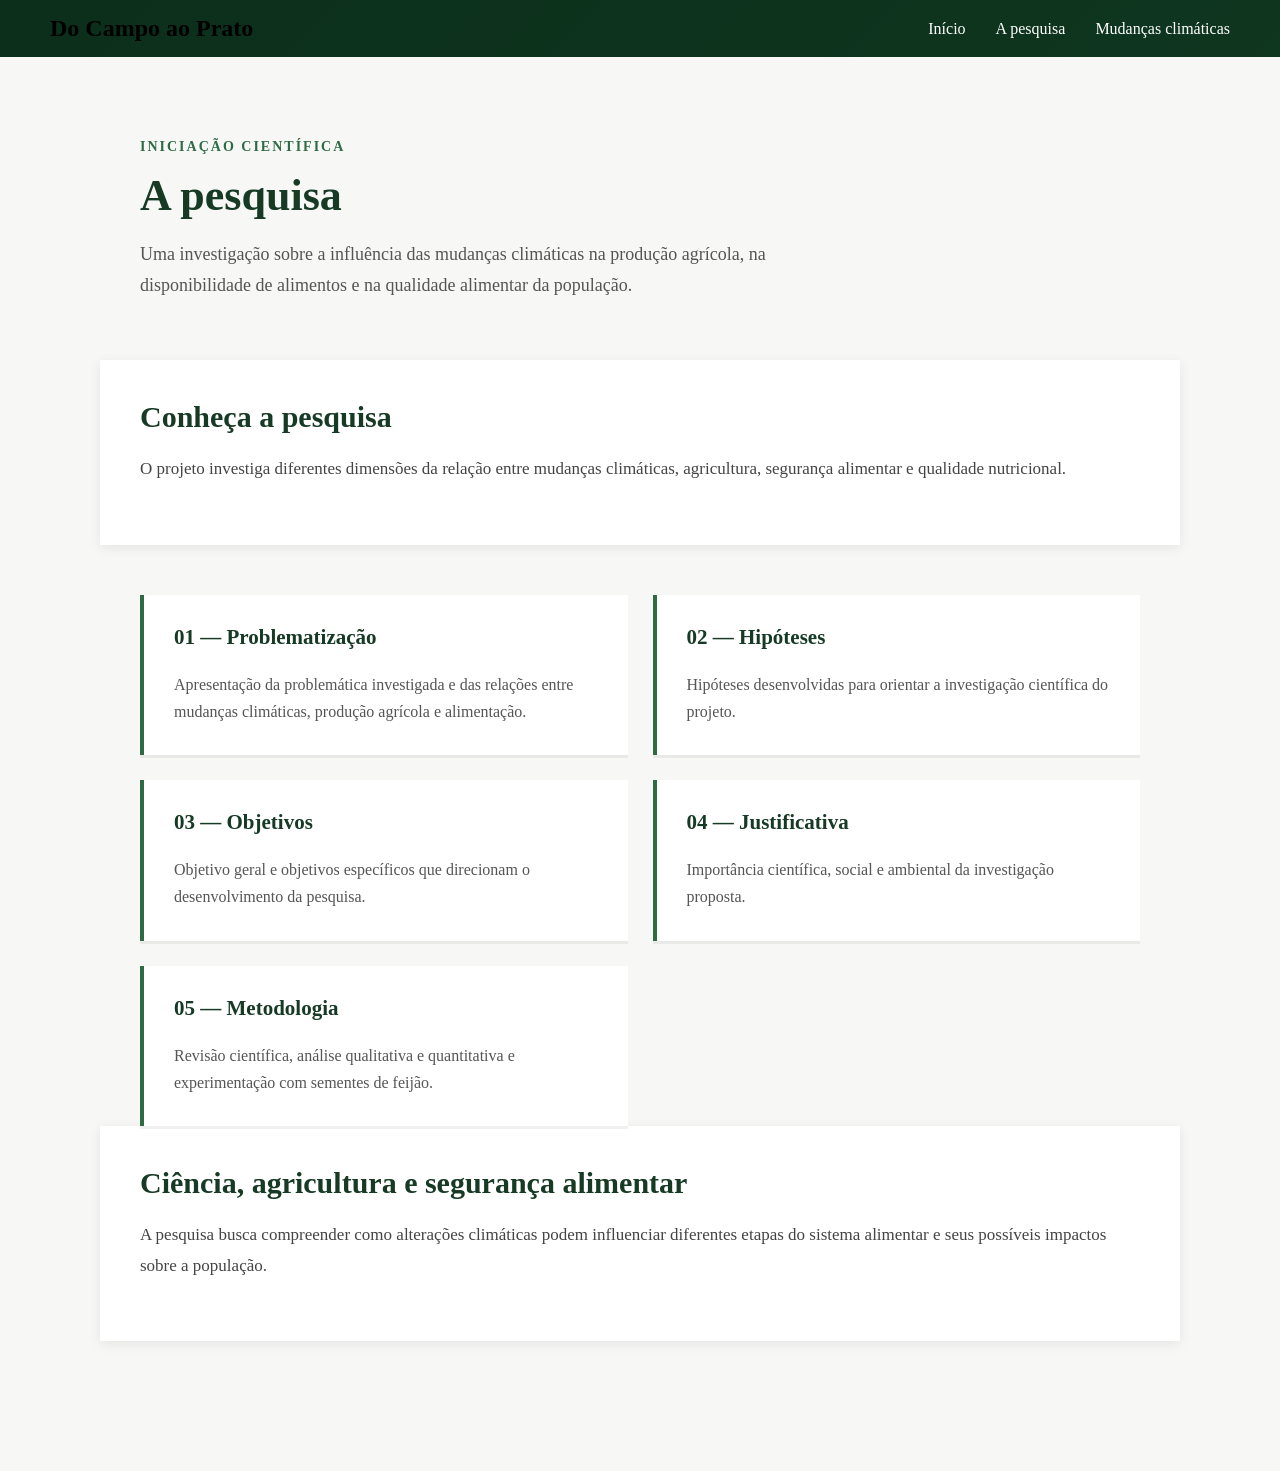
==== pesquisa.html @ 1629740a "Add files via upload" ====
<!DOCTYPE html>
<html lang="pt-BR">

<head>
    <meta charset="UTF-8">
    <title>A Pesquisa | Do Campo ao Prato</title>
    <link rel="stylesheet" href="style.css">
</head>

<body>

<header>
    <h2>Do Campo ao Prato</h2>

    <nav>
        <a href="index.html">Início</a>
        <a href="pesquisa.html">A pesquisa</a>
        <a href="clima.html">Mudanças climáticas</a>
    </nav>
</header>


<section class="pesquisa-pagina">

    <div class="pesquisa-cabecalho">

        <span>INICIAÇÃO CIENTÍFICA</span>

        <h1>A pesquisa</h1>

        <p>
            Uma investigação sobre a influência das mudanças
            climáticas na produção agrícola, na disponibilidade
            de alimentos e na qualidade alimentar da população.
        </p>

    </div>


    <div class="pesquisa-bloco">

        <h2>Conheça a pesquisa</h2>

        <p>
            O projeto investiga diferentes dimensões da relação
            entre mudanças climáticas, agricultura, segurança
            alimentar e qualidade nutricional.
        </p>

    </div>


    <div class="pesquisa-lista">

        <div class="pesquisa-item">

            <h3>01 — Problematização</h3>

            <p>
                Apresentação da problemática investigada e das
                relações entre mudanças climáticas, produção
                agrícola e alimentação.
            </p>

        </div>


        <div class="pesquisa-item">

            <h3>02 — Hipóteses</h3>

            <p>
                Hipóteses desenvolvidas para orientar a
                investigação científica do projeto.
            </p>

        </div>


        <div class="pesquisa-item">

            <h3>03 — Objetivos</h3>

            <p>
                Objetivo geral e objetivos específicos que
                direcionam o desenvolvimento da pesquisa.
            </p>

        </div>


        <div class="pesquisa-item">

            <h3>04 — Justificativa</h3>

            <p>
                Importância científica, social e ambiental
                da investigação proposta.
            </p>

        </div>


        <div class="pesquisa-item">

            <h3>05 — Metodologia</h3>

            <p>
                Revisão científica, análise qualitativa e
                quantitativa e experimentação com sementes
                de feijão.
            </p>

        </div>

    </div>


    <div class="pesquisa-bloco">

        <h2>Ciência, agricultura e segurança alimentar</h2>

        <p>
            A pesquisa busca compreender como alterações
            climáticas podem influenciar diferentes etapas
            do sistema alimentar e seus possíveis impactos
            sobre a população.
        </p>

    </div>

</section>

</body>
</html>
---- style.css ----
body {
    margin: 0;
    min-height: 100vh;
    background: linear-gradient(135deg,#163a24, #2e6b45, #87a96b);
}
h1{
    text-align: center;
    color: white;
}
header{
    display: flex;
    justify-content: space-between;
    align-items: center;
    padding: 15px 50px;

    background: rgba(10, 45, 25, 0.85);
     box-shadow: 0 4px 15px rgba(0, 0, 0, 0.2);
}
header h2{
    margin: 0;
    font-size: 24px;
    font-weight: bold;
}
nav{
    display: flex;
    gap: 30px;
}
nav a{
    color:white;
    text-decoration: none;
    font-size: 16px;
}
.hero{
    min-height: 70vh;
    display: flex;
     align-items: center;
     justify-content: space-between;
     padding: 0 50px;
     gap: 50px;
}
.hero-text{
    max-width: 700px;
}
.hero h1{
    text-align: left;
    font-size: 52px;
    margin-bottom: 20px;
}
.hero p{
    color: white;
    font-size: 20px;
    line-height: 1.6;
    margin-bottom: 30px;
}
.hero-text a {
    display: inline-block;
    padding: 12px 24px;
    background: #2e6b45;
    color: white;
    text-decoration: none;
    font-weight: bold;
    border-radius: 5px;
}
.hero-image{
    width: 30%;
}
.hero-image img{
    width: 100%;
    border-radius: 10px;
}
.hero-text a:hover{
    background: #163a24;
}
.pesquisa{
    background: white;
    padding: 80px 50px;
}
.pesquisa-titulo{
    max-width: 1000px;
    margin: 0 auto 50px;
}
.pesquisa-titulo span{
    color: #2e6b45;
    font-size: 14px;
    font-weight: bold;
    letter-spacing: 2px;
}
.pesquisa-titulo h2{
    color: #163a24;
    font-size: 40px;
    margin: 10px 0 0;
}
.pesquisa-conteudo{
    max-width: 1000px;
    margin: auto;
    display: flex;
    gap: 60px;
}
.pesquisa-texto{
    flex: 1;
    max-width: 650px;
}
.pesquisa-texto p{
    color: #444;
    font-size: 17px;
    line-height: 1.8;
    margin-bottom: 25px;
}
.pesquisa-destaque{
    flex: 0 0 280px;
    padding: 30px;
    background: #f1f5f2;
    border-left: 5px solid #2e6b45;
}
.pesquisa-destaque h3{
    color:#163a24;
    font-size: 24px;
    margin-top: 0;
}
.pesquisa-destaque p{
    color: #555;
    line-height: 1.6;
}
.eixos{
    background: #f7f8f6;
    padding: 80px 50px;
}
.eixos-titulo{
    max-width: 1000px;
    margin: 0 auto 50px;
}
.eixos-titulo span{
    color: #2e6b45;
    font-size: 14px;
    font-weight: bold;
    letter-spacing: 2px;
}
.eixos-titulo h2{
    color: #163a24;
    font-size: 40px;
    margin: 10px 0 15px;
}
.eixos-titulo p{
    max-width: 700px;
    color: #555;
    font-size: 17px;
    line-height: 1.7;
}
.eixos-grid{
    max-width: 1000px;
    margin: auto;
    display: grid;
    grid-template-columns: repeat(3, 1fr);
    gap: 25px;
}
.eixo{
    background: white;
    padding: 30px;
    border-top: 4px solid #2e6b45;
    box-shadow: 0 3px 12px rgba(0, 0, 0,0.08);
}
.numero{
    color: #2e6b45;
    font-size: 14px;
    font-weight: bold;
}
.eixo h3{
    color: #163a24;
    font-size: 22px;
    margin: 15px 0;
}
.eixo p{
    color: #555;
    line-height: 1.7;
    margin: 0;
}
.pesquisa-pagina{
    background: #f7f8f6;
    padding: 80px 50px;
}
.pesquisa-cabecalho{
    max-width: 1000px;
    margin:0 auto 60px;
}
.pesquisa-cabecalho span{
    color: #2e6b45;
    font-size: 14px;
    font-weight: bold;
    letter-spacing:2px;
}
.pesquisa-cabecalho h1{
    color: #163a24;
    text-align: left;
    font-size: 44px;
    margin: 15px 0;
}
.pesquisa-cabecalho p{
    max-width: 700px;
    color:#555 ;
    font-size: 18px;
    line-height: 1.7;
}
.pesquisa-bloco{
    max-width: 1000px;
    margin: 0 auto 50px;
    background: white;
    padding:40px;
    box-shadow: 0 3px 12px rgba(0, 0, 0,0.08);
}
.pesquisa-bloco h2{
    color: #163a24;
    font-size: 30px;
    margin-top: 0;
    margin-bottom: 20px;
}
.pesquisa-bloco p{
    color: #444;
    font-size: 17px;
    line-height: 1.8;
    margin-bottom: 20px;
}
.pesquisa-lista{
    max-width: 1000px;
    margin: 0 auto;
    display: grid;
    grid-template-columns: repeat(2, 1fr);
    gap: 25px;
}
.pesquisa-item{
    background: white;
    padding: 30px;
    border-left: 4px solid #2e6b45;
    box-shadow: 0 3px rgba(0, 0, 0, 0.06);
}
.pesquisa-item h3{
    color: #163a24;
    font-size: 21px;
    margin-top: 0;
}
.pesquisa-item p{
    color: #555;
    line-height: 1.7;
    margin-bottom: 0;
}
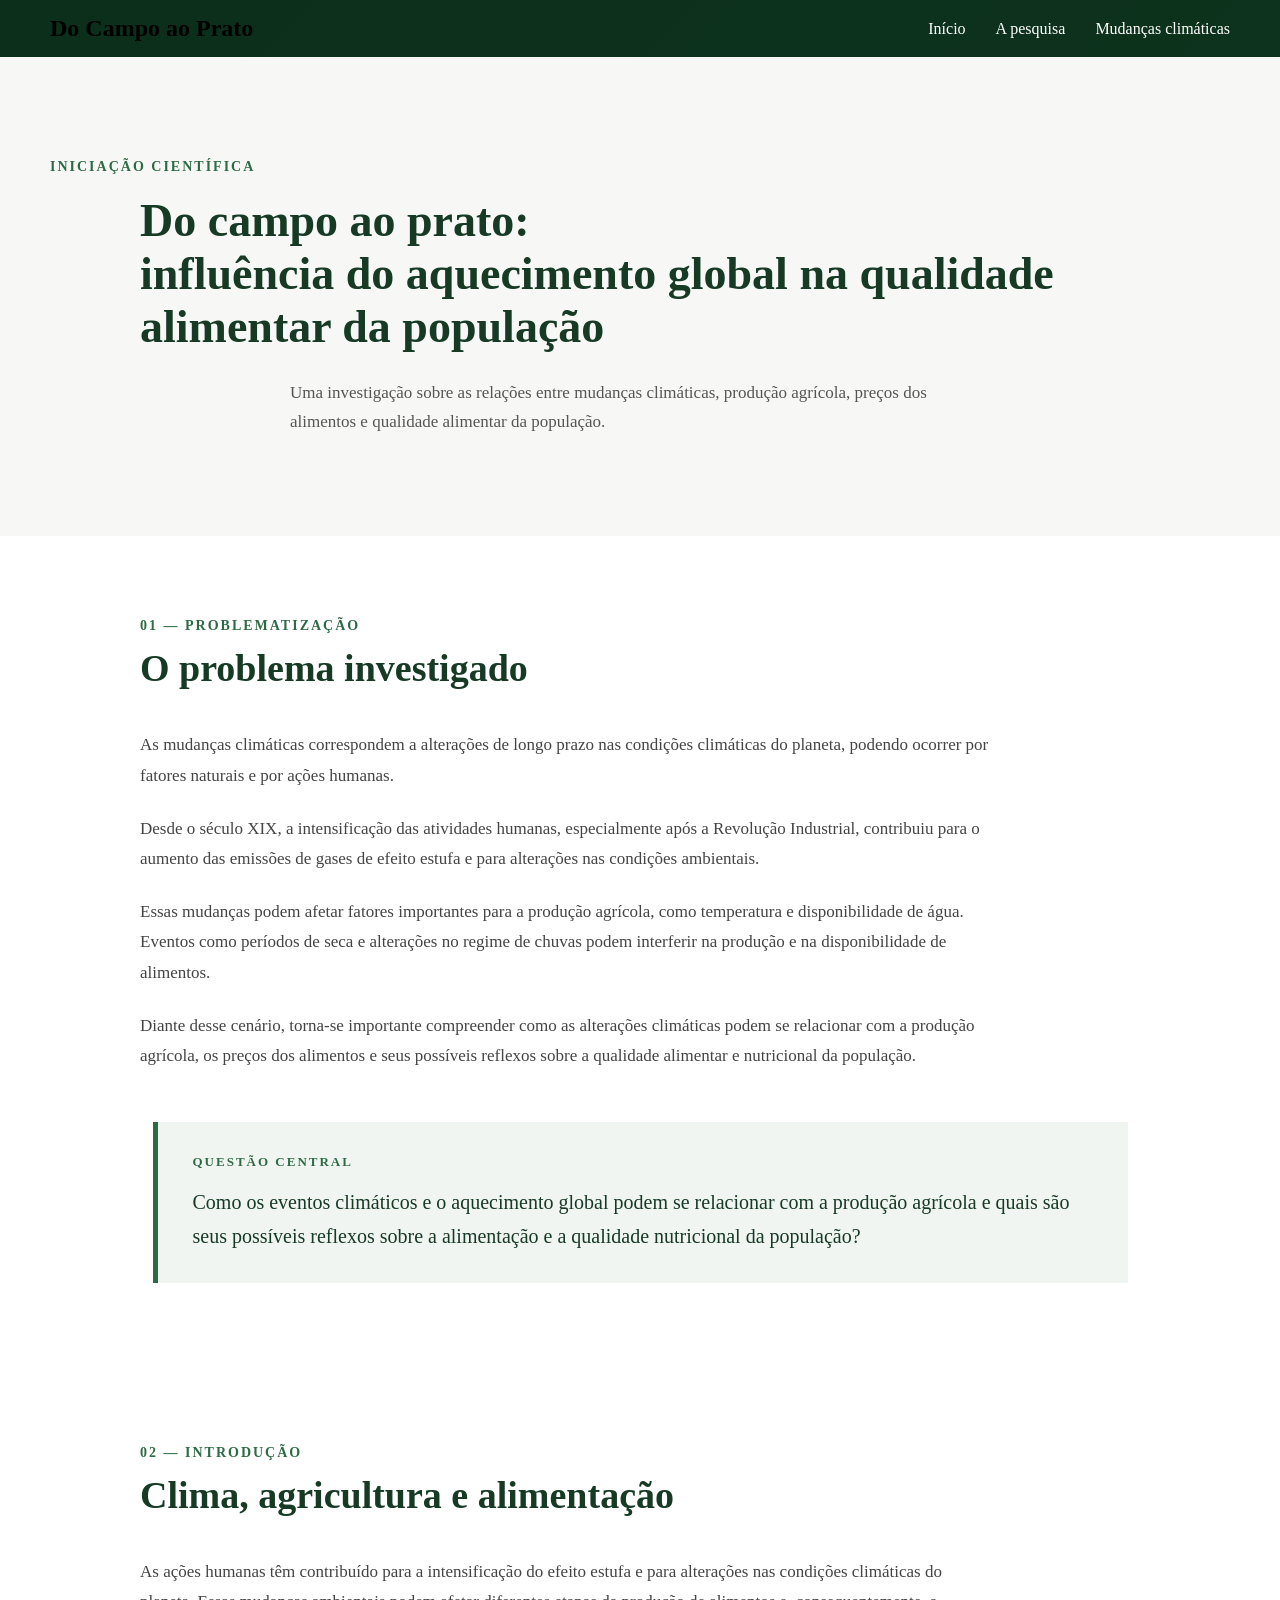
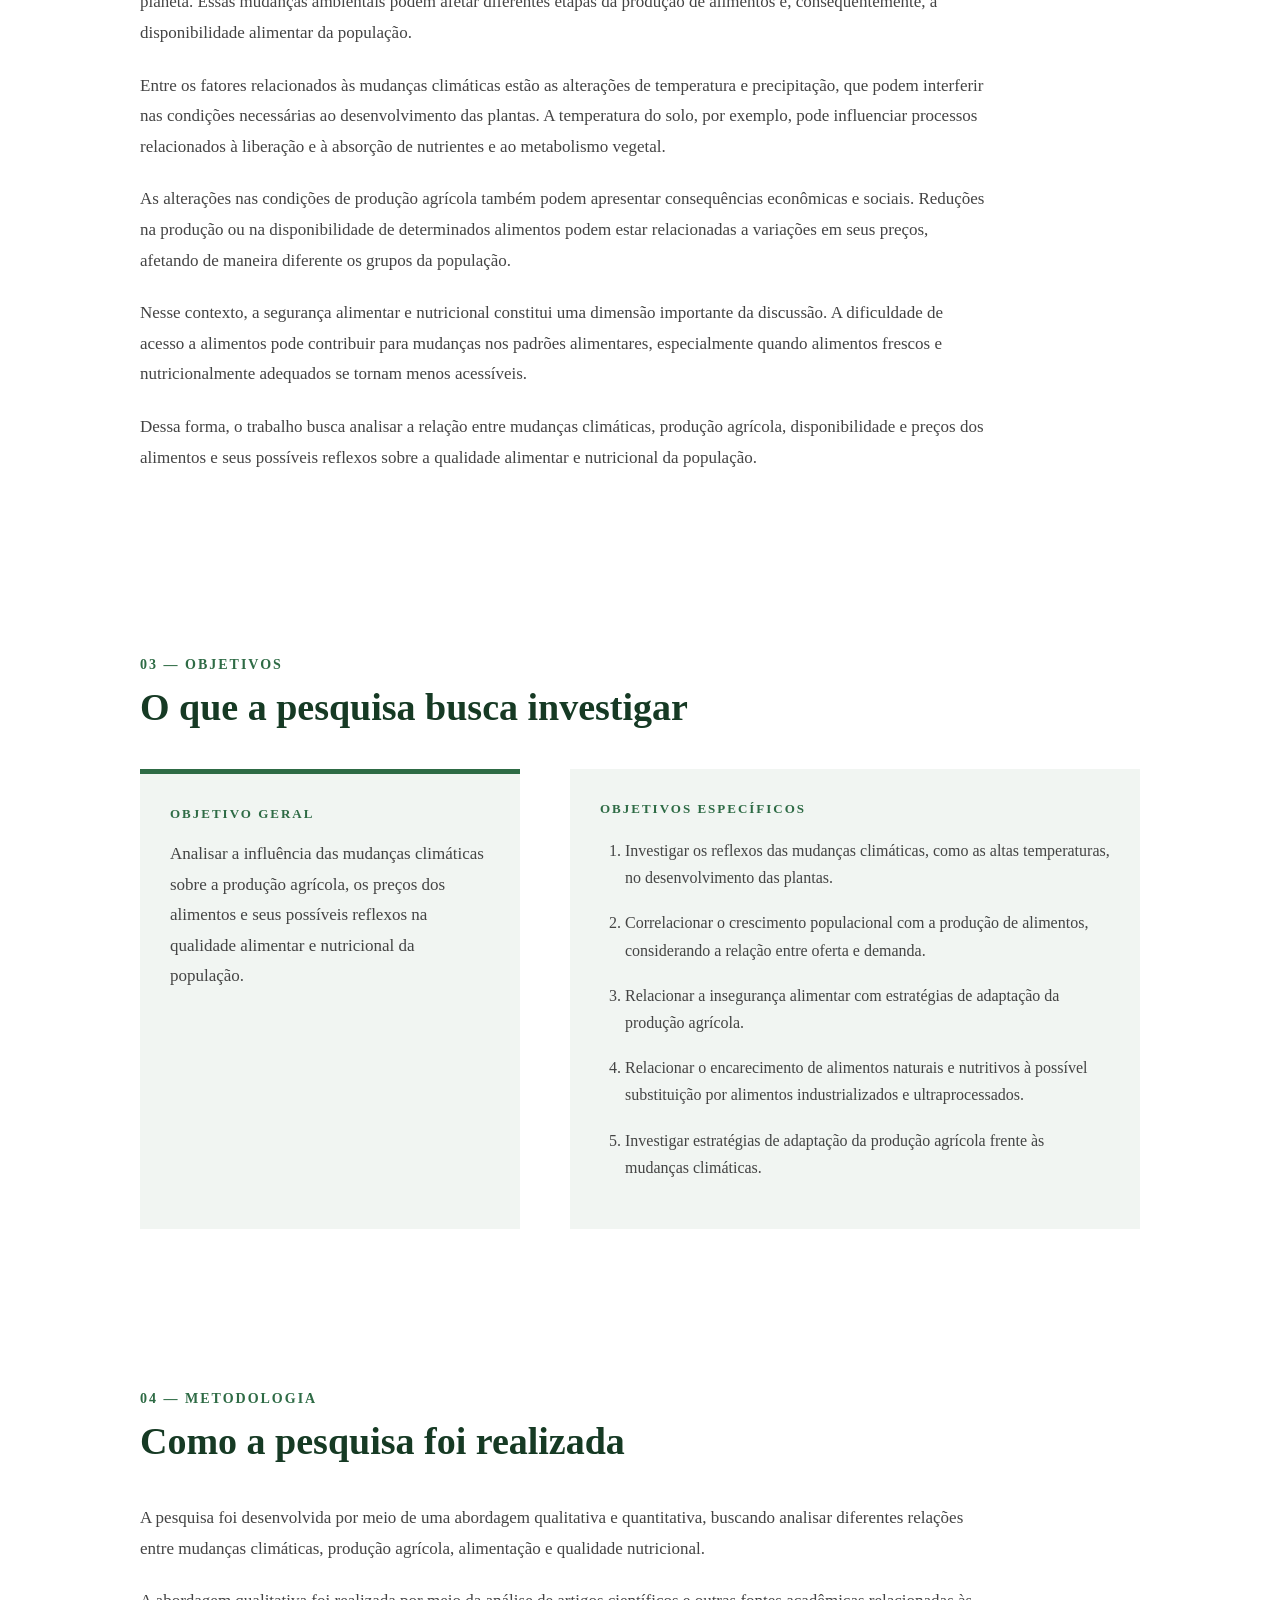
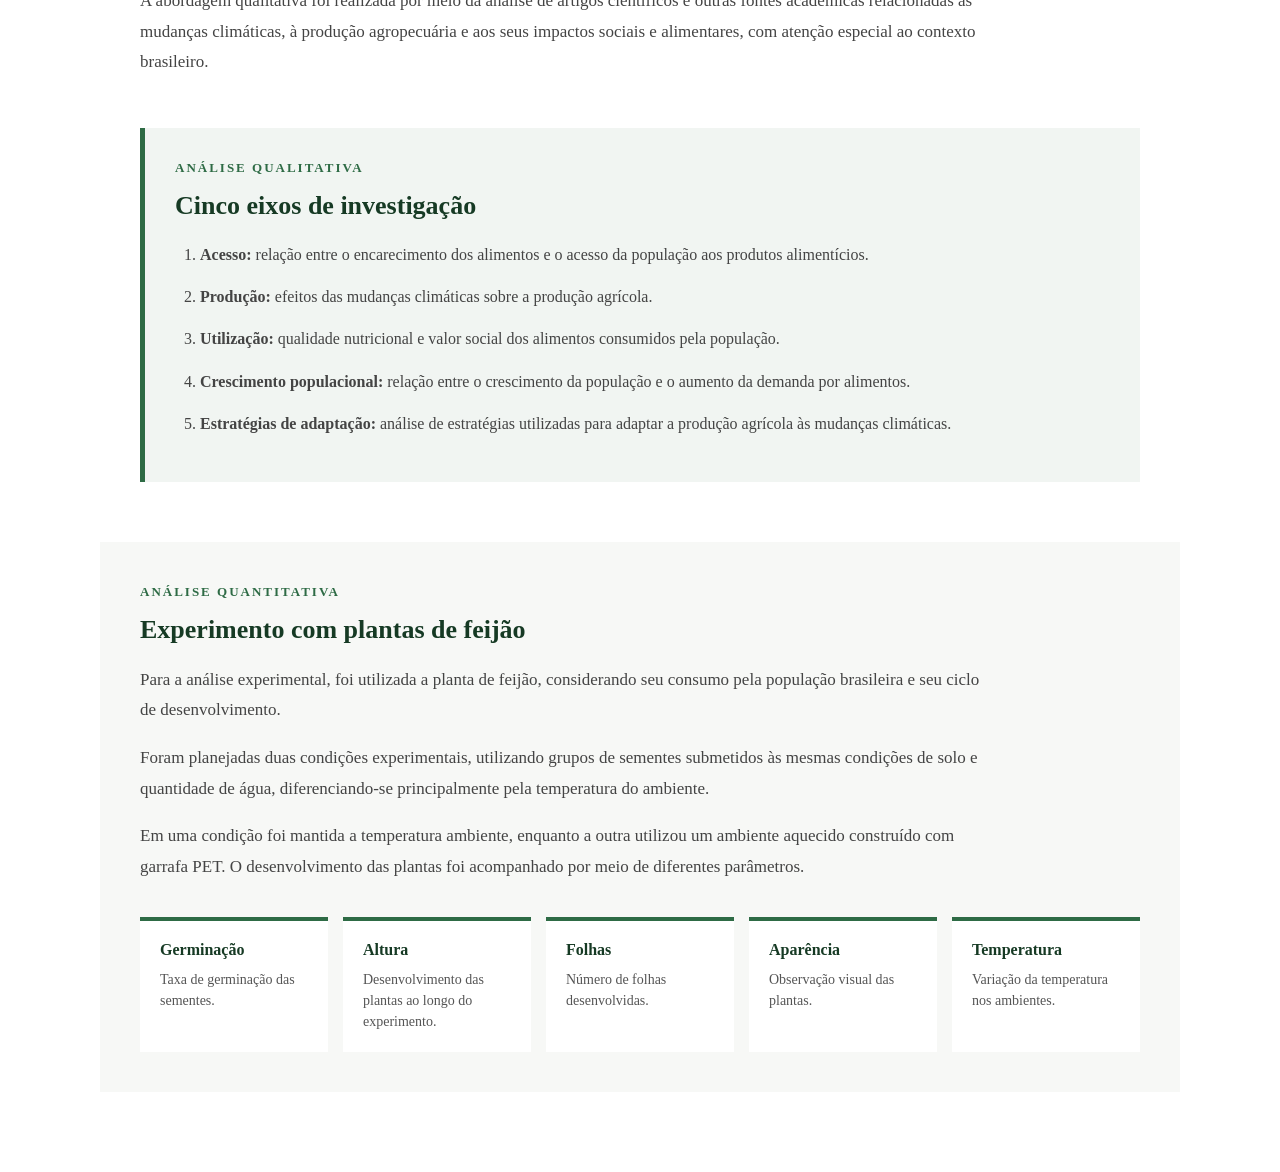
==== commit d1a153a0: "Add files via upload" ====
--- a/pesquisa.html
+++ b/pesquisa.html
@@ -19,117 +19,334 @@
     </nav>
 </header>
 
-
-<section class="pesquisa-pagina">
-
-    <div class="pesquisa-cabecalho">
+<main>
+
+    <section class="pesquisa-intro">
 
         <span>INICIAÇÃO CIENTÍFICA</span>
 
-        <h1>A pesquisa</h1>
-
-        <p>
-            Uma investigação sobre a influência das mudanças
-            climáticas na produção agrícola, na disponibilidade
-            de alimentos e na qualidade alimentar da população.
-        </p>
-
-    </div>
-
-
-    <div class="pesquisa-bloco">
-
-        <h2>Conheça a pesquisa</h2>
-
-        <p>
-            O projeto investiga diferentes dimensões da relação
-            entre mudanças climáticas, agricultura, segurança
-            alimentar e qualidade nutricional.
-        </p>
-
-    </div>
-
-
-    <div class="pesquisa-lista">
-
-        <div class="pesquisa-item">
-
-            <h3>01 — Problematização</h3>
-
-            <p>
-                Apresentação da problemática investigada e das
-                relações entre mudanças climáticas, produção
-                agrícola e alimentação.
-            </p>
-
-        </div>
-
-
-        <div class="pesquisa-item">
-
-            <h3>02 — Hipóteses</h3>
-
-            <p>
-                Hipóteses desenvolvidas para orientar a
-                investigação científica do projeto.
-            </p>
-
-        </div>
-
-
-        <div class="pesquisa-item">
-
-            <h3>03 — Objetivos</h3>
-
-            <p>
-                Objetivo geral e objetivos específicos que
-                direcionam o desenvolvimento da pesquisa.
-            </p>
-
-        </div>
-
-
-        <div class="pesquisa-item">
-
-            <h3>04 — Justificativa</h3>
-
-            <p>
-                Importância científica, social e ambiental
-                da investigação proposta.
-            </p>
-
-        </div>
-
-
-        <div class="pesquisa-item">
-
-            <h3>05 — Metodologia</h3>
-
-            <p>
-                Revisão científica, análise qualitativa e
-                quantitativa e experimentação com sementes
-                de feijão.
-            </p>
-
-        </div>
-
-    </div>
-
-
-    <div class="pesquisa-bloco">
-
-        <h2>Ciência, agricultura e segurança alimentar</h2>
-
-        <p>
-            A pesquisa busca compreender como alterações
-            climáticas podem influenciar diferentes etapas
-            do sistema alimentar e seus possíveis impactos
-            sobre a população.
+        <h1>
+            Do campo ao prato:
+            <br>
+            influência do aquecimento global na qualidade alimentar da população
+        </h1>
+
+        <p>
+            Uma investigação sobre as relações entre mudanças climáticas,
+            produção agrícola, preços dos alimentos e qualidade alimentar
+            da população.
+        </p>
+
+    </section>
+
+    <section class="conteudo-pesquisa">
+
+        <div class="titulo-secao">
+
+            <span>01 — PROBLEMATIZAÇÃO</span>
+
+            <h2>O problema investigado</h2>
+
+        </div>
+
+        <div class="texto-pesquisa">
+
+            <p>
+                As mudanças climáticas correspondem a alterações de longo prazo
+                nas condições climáticas do planeta, podendo ocorrer por fatores
+                naturais e por ações humanas.
+            </p>
+
+            <p>
+                Desde o século XIX, a intensificação das atividades humanas,
+                especialmente após a Revolução Industrial, contribuiu para o
+                aumento das emissões de gases de efeito estufa e para alterações
+                nas condições ambientais.
+            </p>
+
+            <p>
+                Essas mudanças podem afetar fatores importantes para a produção
+                agrícola, como temperatura e disponibilidade de água. Eventos
+                como períodos de seca e alterações no regime de chuvas podem
+                interferir na produção e na disponibilidade de alimentos.
+            </p>
+
+            <p>
+                Diante desse cenário, torna-se importante compreender como as
+                alterações climáticas podem se relacionar com a produção agrícola,
+                os preços dos alimentos e seus possíveis reflexos sobre a qualidade
+                alimentar e nutricional da população.
+            </p>
+
+        </div>
+
+        <div class="pergunta-pesquisa">
+
+            <span>QUESTÃO CENTRAL</span>
+
+            <p>
+                Como os eventos climáticos e o aquecimento global podem se
+                relacionar com a produção agrícola e quais são seus possíveis
+                reflexos sobre a alimentação e a qualidade nutricional da população?
+            </p>
+
+        </div>
+
+    </section>
+
+<section class="conteudo-pesquisa introducao">
+
+    <div class="titulo-secao">
+
+        <span>02 — INTRODUÇÃO</span>
+
+        <h2>Clima, agricultura e alimentação</h2>
+
+    </div>
+
+    <div class="texto-pesquisa">
+        <p>
+             As ações humanas têm contribuído para a intensificação do efeito
+            estufa e para alterações nas condições climáticas do planeta.
+            Essas mudanças ambientais podem afetar diferentes etapas da
+            produção de alimentos e, consequentemente, a disponibilidade
+            alimentar da população.
+        </p>
+
+        <p>
+            Entre os fatores relacionados às mudanças climáticas estão as
+            alterações de temperatura e precipitação, que podem interferir
+            nas condições necessárias ao desenvolvimento das plantas.
+            A temperatura do solo, por exemplo, pode influenciar processos
+            relacionados à liberação e à absorção de nutrientes e ao
+            metabolismo vegetal.
+        </p>
+
+        <p>
+            As alterações nas condições de produção agrícola também podem
+            apresentar consequências econômicas e sociais. Reduções na
+            produção ou na disponibilidade de determinados alimentos podem
+            estar relacionadas a variações em seus preços, afetando de
+            maneira diferente os grupos da população.
+        </p>
+
+        <p>
+               Nesse contexto, a segurança alimentar e nutricional constitui
+            uma dimensão importante da discussão. A dificuldade de acesso
+            a alimentos pode contribuir para mudanças nos padrões
+            alimentares, especialmente quando alimentos frescos e
+            nutricionalmente adequados se tornam menos acessíveis.
+        </p>
+
+        <p>
+             Dessa forma, o trabalho busca analisar a relação entre mudanças
+            climáticas, produção agrícola, disponibilidade e preços dos
+            alimentos e seus possíveis reflexos sobre a qualidade alimentar
+            e nutricional da população.
         </p>
 
     </div>
 
 </section>
 
+<section class="conteudo-pesquisa">
+
+    <div class="titulo-secao">
+
+        <span>03 — OBJETIVOS</span>
+
+        <h2>O que a pesquisa busca investigar</h2>
+
+    </div>
+
+    <div class="objetivos">
+
+        <div class="objetivo-geral">
+
+            <span>OBJETIVO GERAL</span>
+
+            <p>
+                Analisar a influência das mudanças climáticas sobre
+                a produção agrícola, os preços dos alimentos e seus
+                possíveis reflexos na qualidade alimentar e nutricional
+                da população.
+            </p>
+
+        </div>
+
+        <div class="objetivos-especificos">
+
+            <span>OBJETIVOS ESPECÍFICOS</span>
+
+            <ol>
+                <li>
+                    Investigar os reflexos das mudanças climáticas,
+                    como as altas temperaturas, no desenvolvimento das plantas.
+                </li>
+
+                <li>
+                    Correlacionar o crescimento populacional com a
+                    produção de alimentos, considerando a relação entre
+                    oferta e demanda.
+                </li>
+
+                <li>
+                    Relacionar a insegurança alimentar com estratégias
+                    de adaptação da produção agrícola.
+                </li>
+
+                <li>
+                    Relacionar o encarecimento de alimentos naturais e
+                    nutritivos à possível substituição por alimentos
+                    industrializados e ultraprocessados.
+                </li>
+
+                <li>
+                    Investigar estratégias de adaptação da produção
+                    agrícola frente às mudanças climáticas.
+                </li>
+            </ol>
+
+        </div>
+
+    </div>
+
+</section>
+
+<section class="conteudo-pesquisa">
+
+    <div class="titulo-secao">
+
+        <span>04 — METODOLOGIA</span>
+
+        <h2>Como a pesquisa foi realizada</h2>
+
+    </div>
+
+    <div class="texto-pesquisa">
+
+        <p>
+            A pesquisa foi desenvolvida por meio de uma abordagem
+            qualitativa e quantitativa, buscando analisar diferentes
+            relações entre mudanças climáticas, produção agrícola,
+            alimentação e qualidade nutricional.
+        </p>
+
+        <p>
+            A abordagem qualitativa foi realizada por meio da análise
+            de artigos científicos e outras fontes acadêmicas relacionadas
+            às mudanças climáticas, à produção agropecuária e aos seus
+            impactos sociais e alimentares, com atenção especial ao
+            contexto brasileiro.
+        </p>
+
+    </div>
+
+    <div class="metodologia-blocos">
+
+        <div class="metodologia-bloco">
+
+            <span>ANÁLISE QUALITATIVA</span>
+
+            <h3>Cinco eixos de investigação</h3>
+
+            <ol>
+                <li>
+                    <strong>Acesso:</strong>
+                    relação entre o encarecimento dos alimentos
+                    e o acesso da população aos produtos alimentícios.
+                </li>
+
+                <li>
+                    <strong>Produção:</strong>
+                    efeitos das mudanças climáticas sobre a
+                    produção agrícola.
+                </li>
+
+                <li>
+                    <strong>Utilização:</strong>
+                    qualidade nutricional e valor social dos
+                    alimentos consumidos pela população.
+                </li>
+
+                <li>
+                    <strong>Crescimento populacional:</strong>
+                    relação entre o crescimento da população e
+                    o aumento da demanda por alimentos.
+                </li>
+
+                <li>
+                    <strong>Estratégias de adaptação:</strong>
+                    análise de estratégias utilizadas para adaptar
+                    a produção agrícola às mudanças climáticas.
+                </li>
+            </ol>
+
+        </div>
+
+    </div>
+
+    <div class="experimento">
+
+        <span>ANÁLISE QUANTITATIVA</span>
+
+        <h3>Experimento com plantas de feijão</h3>
+
+        <p>
+            Para a análise experimental, foi utilizada a planta de
+            feijão, considerando seu consumo pela população brasileira
+            e seu ciclo de desenvolvimento.
+        </p>
+
+        <p>
+            Foram planejadas duas condições experimentais, utilizando
+            grupos de sementes submetidos às mesmas condições de solo
+            e quantidade de água, diferenciando-se principalmente pela
+            temperatura do ambiente.
+        </p>
+
+        <p>
+            Em uma condição foi mantida a temperatura ambiente, enquanto
+            a outra utilizou um ambiente aquecido construído com garrafa
+            PET. O desenvolvimento das plantas foi acompanhado por meio
+            de diferentes parâmetros.
+        </p>
+
+        <div class="experimento-medidas">
+
+            <div>
+                <strong>Germinação</strong>
+                <span>Taxa de germinação das sementes.</span>
+            </div>
+
+            <div>
+                <strong>Altura</strong>
+                <span>Desenvolvimento das plantas ao longo do experimento.</span>
+            </div>
+
+            <div>
+                <strong>Folhas</strong>
+                <span>Número de folhas desenvolvidas.</span>
+            </div>
+
+            <div>
+                <strong>Aparência</strong>
+                <span>Observação visual das plantas.</span>
+            </div>
+
+            <div>
+                <strong>Temperatura</strong>
+                <span>Variação da temperatura nos ambientes.</span>
+            </div>
+
+        </div>
+
+    </div>
+
+</section>
+
+</main>
+
 </body>
+
 </html>
--- a/style.css
+++ b/style.css
@@ -174,71 +174,200 @@
     line-height: 1.7;
     margin: 0;
 }
-.pesquisa-pagina{
+.pesquisa-intro{
     background: #f7f8f6;
+    padding: 100px 50px;
+}
+.pesquisa-intro span{
+    color: #2e6b45;
+    font-size:14px ;
+    font-weight: bold;
+    letter-spacing:2px ;
+}
+.pesquisa-intro h1{
+    max-width: 1000px;
+    margin: 20px auto;
+    color: #163a24;
+    text-align: left;
+    font-size: 46px;
+    line-height: 1.15;
+}
+.pesquisa-intro p{
+    max-width: 700px;
+    margin: 25px auto 0;
+    color: #555;
+    font-size: 17px;
+    line-height:1.7 ;
+}
+.conteudo-pesquisa {
+    background: white;
     padding: 80px 50px;
 }
-.pesquisa-cabecalho{
-    max-width: 1000px;
-    margin:0 auto 60px;
-}
-.pesquisa-cabecalho span{
-    color: #2e6b45;
-    font-size: 14px;
-    font-weight: bold;
-    letter-spacing:2px;
-}
-.pesquisa-cabecalho h1{
-    color: #163a24;
-    text-align: left;
-    font-size: 44px;
-    margin: 15px 0;
-}
-.pesquisa-cabecalho p{
-    max-width: 700px;
-    color:#555 ;
-    font-size: 18px;
-    line-height: 1.7;
-}
-.pesquisa-bloco{
-    max-width: 1000px;
-    margin: 0 auto 50px;
+
+.titulo-secao {
+    max-width: 1000px;
+    margin: 0 auto 40px;
+}
+
+.titulo-secao span {
+    color: #2e6b45;
+    font-size: 14px;
+    font-weight: bold;
+    letter-spacing: 2px;
+}
+
+.titulo-secao h2 {
+    color: #163a24;
+    font-size: 38px;
+    margin: 12px 0 0;
+}
+
+.texto-pesquisa {
+    max-width: 1000px;
+    margin: auto;
+}
+
+.texto-pesquisa p {
+    max-width: 850px;
+    color: #444;
+    font-size: 17px;
+    line-height: 1.8;
+    margin-bottom: 22px;
+}
+
+.pergunta-pesquisa {
+    max-width: 900px;
+    margin: 50px auto 0;
+    padding: 30px 35px;
+    background: #f1f5f2;
+    border-left: 5px solid #2e6b45;
+}
+
+.pergunta-pesquisa span {
+    color: #2e6b45;
+    font-size: 13px;
+    font-weight: bold;
+    letter-spacing: 2px;
+}
+
+.pergunta-pesquisa p {
+    color: #163a24;
+    font-size: 20px;
+    line-height: 1.7;
+    margin: 15px 0 0;
+    font-weight: 500;
+}
+.objetivos{
+    max-width: 1000px;
+    margin: auto;
+    display: grid;
+    grid-template-columns: 1fr 1.5fr;
+    gap: 50px;  
+}
+.objetivo-geral,
+.objetivos-especificos{
+    background: #f1f5f2;
+    padding: 30px;
+}
+.objetivo-geral{
+    border-top: 5px solid #2e6b45;
+}
+.objetivo-geral span,
+.objetivos-especificos span{
+    color: #2e6b45;
+    font-size: 13px;
+    font-weight: bold;
+    letter-spacing: 2px;
+}
+.objetivo-geral p{
+    color: #444;
+    font-size: 17px;
+    line-height: 1.8;
+    margin-bottom: 0;
+}
+.objetivos-especificos ol{
+    margin: 20px 0 0;
+    padding-left: 25px;
+}
+.objetivos-especificos li{
+    color: #444;
+    font-size: 16px;
+    line-height: 1.7;
+    margin-bottom: 18px;
+}
+.metodologia-blocos {
+    max-width: 1000px;
+    margin: 50px auto 0;
+}
+
+.metodologia-bloco {
+    background: #f1f5f2;
+    padding: 30px;
+    border-left: 5px solid #2e6b45;
+}
+
+.metodologia-bloco > span,
+.experimento > span {
+    color: #2e6b45;
+    font-size: 13px;
+    font-weight: bold;
+    letter-spacing: 2px;
+}
+
+.metodologia-bloco h3,
+.experimento h3 {
+    color: #163a24;
+    font-size: 26px;
+    margin: 15px 0 20px;
+}
+
+.metodologia-bloco ol {
+    margin: 0;
+    padding-left: 25px;
+}
+
+.metodologia-bloco li {
+    color: #444;
+    font-size: 16px;
+    line-height: 1.7;
+    margin-bottom: 15px;
+}
+
+.experimento {
+    max-width: 1000px;
+    margin: 60px auto 0;
+    padding: 40px;
+    background: #f7f8f6;
+}
+
+.experimento p {
+    max-width: 850px;
+    color: #444;
+    font-size: 17px;
+    line-height: 1.8;
+}
+
+.experimento-medidas {
+    display: grid;
+    grid-template-columns: repeat(5, 1fr);
+    gap: 15px;
+    margin-top: 35px;
+}
+
+.experimento-medidas div {
     background: white;
-    padding:40px;
-    box-shadow: 0 3px 12px rgba(0, 0, 0,0.08);
-}
-.pesquisa-bloco h2{
-    color: #163a24;
-    font-size: 30px;
-    margin-top: 0;
-    margin-bottom: 20px;
-}
-.pesquisa-bloco p{
-    color: #444;
-    font-size: 17px;
-    line-height: 1.8;
-    margin-bottom: 20px;
-}
-.pesquisa-lista{
-    max-width: 1000px;
-    margin: 0 auto;
-    display: grid;
-    grid-template-columns: repeat(2, 1fr);
-    gap: 25px;
-}
-.pesquisa-item{
-    background: white;
-    padding: 30px;
-    border-left: 4px solid #2e6b45;
-    box-shadow: 0 3px rgba(0, 0, 0, 0.06);
-}
-.pesquisa-item h3{
-    color: #163a24;
-    font-size: 21px;
-    margin-top: 0;
-}
-.pesquisa-item p{
-    color: #555;
-    line-height: 1.7;
-    margin-bottom: 0;
+    padding: 20px;
+    border-top: 4px solid #2e6b45;
+}
+
+.experimento-medidas strong {
+    display: block;
+    color: #163a24;
+    margin-bottom: 10px;
+}
+
+.experimento-medidas span {
+    color: #555;
+    font-size: 14px;
+    line-height: 1.5;
 }
